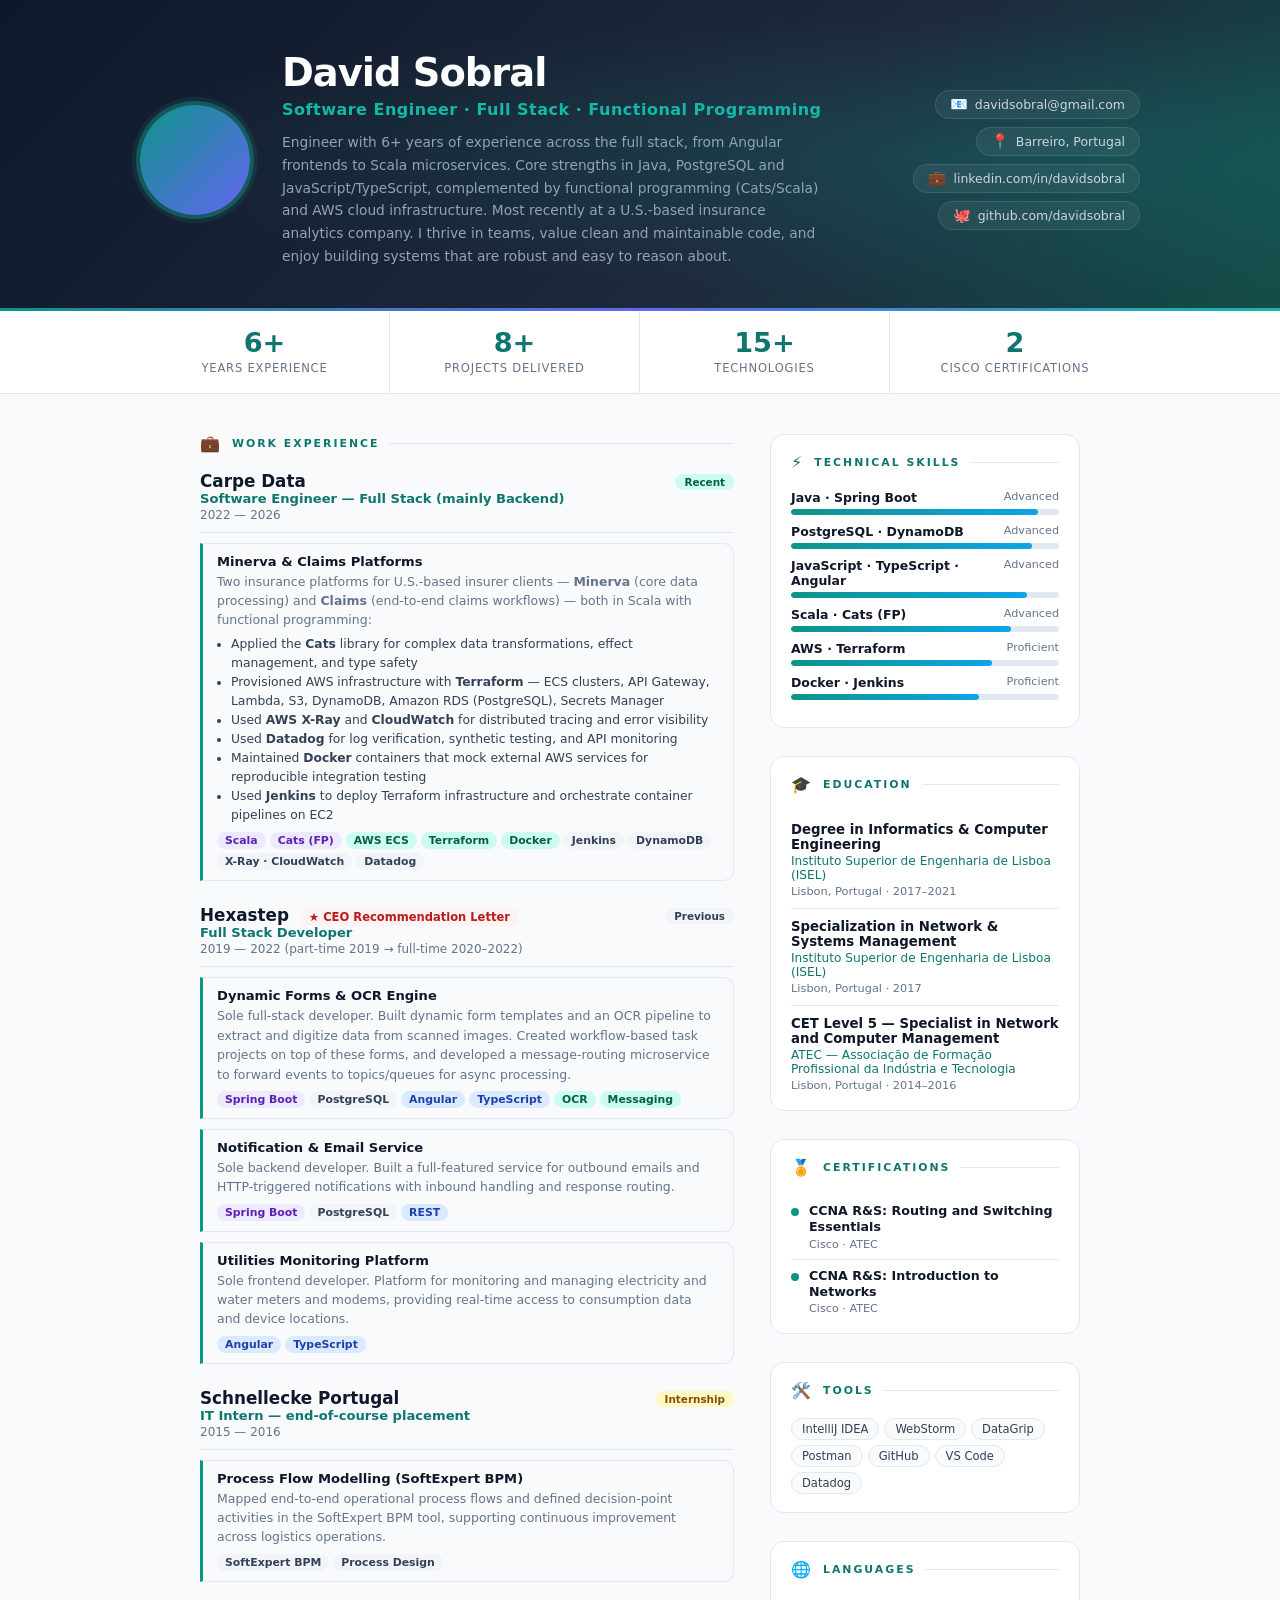
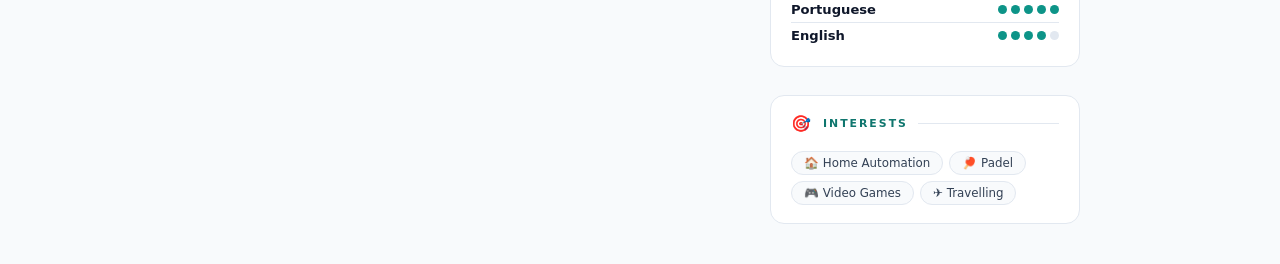
==== index.html @ c1102333 "feat: add CV v2 EN and PT — David Sobral May 2026" ====
<!DOCTYPE html>
<html lang="en">
<head>
  <meta charset="UTF-8" />
  <meta name="viewport" content="width=device-width, initial-scale=1.0" />
  <title>David Sobral — Software Engineer</title>
  <style>
    :root {
      --teal: #0d9488;
      --teal-light: #14b8a6;
      --teal-dark: #0f766e;
      --navy: #0f172a;
      --navy2: #1e293b;
      --slate: #334155;
      --muted: #64748b;
      --border: #e2e8f0;
      --light: #f8fafc;
      --white: #ffffff;
      --text: #0f172a;
    }

    *, *::before, *::after { box-sizing: border-box; margin: 0; padding: 0; }

    body {
      font-family: 'Segoe UI', system-ui, -apple-system, sans-serif;
      background: var(--light);
      color: var(--text);
    }

    .hero {
      background: linear-gradient(135deg, var(--navy) 0%, var(--navy2) 60%, #134e4a 100%);
      padding: 52px 60px 44px;
      position: relative;
      overflow: hidden;
    }
    .hero::before {
      content: '';
      position: absolute; inset: 0;
      background: radial-gradient(ellipse at 80% 50%, rgba(20,184,166,0.18) 0%, transparent 65%);
      pointer-events: none;
    }
    .hero::after {
      content: '';
      position: absolute; bottom: 0; left: 0; right: 0;
      height: 3px;
      background: linear-gradient(90deg, var(--teal), #6366f1, var(--teal-light));
    }

    .hero-inner {
      max-width: 1000px;
      margin: 0 auto;
      display: grid;
      grid-template-columns: auto 1fr auto;
      gap: 32px;
      align-items: center;
      position: relative;
      z-index: 1;
    }

    .hero-photo {
      width: 110px; height: 110px;
      border-radius: 50%;
      background: linear-gradient(135deg, var(--teal), #6366f1);
      display: flex; align-items: center; justify-content: center;
      font-size: 2.6rem; font-weight: 800; color: #fff;
      box-shadow: 0 0 0 4px rgba(20,184,166,0.3), 0 0 0 8px rgba(20,184,166,0.1);
      flex-shrink: 0;
      overflow: hidden;
    }
    .hero-photo img { width: 100%; height: 100%; object-fit: cover; border-radius: 50%; }

    .hero-info h1 {
      font-size: 2.4rem; font-weight: 800;
      color: #fff; letter-spacing: -1px; line-height: 1.1;
    }
    .hero-info .tagline {
      font-size: 1rem; color: var(--teal-light);
      font-weight: 600; margin-top: 6px; letter-spacing: 0.5px;
    }
    .hero-info .summary {
      font-size: 0.86rem; color: #94a3b8;
      line-height: 1.65; margin-top: 12px; max-width: 540px;
    }

    .hero-contacts {
      display: flex; flex-direction: column; gap: 8px; align-items: flex-end;
    }
    .contact-pill {
      display: flex; align-items: center; gap: 7px;
      background: rgba(255,255,255,0.06);
      border: 1px solid rgba(255,255,255,0.1);
      border-radius: 30px; padding: 5px 14px;
      font-size: 0.78rem; color: #cbd5e1;
      white-space: nowrap;
      transition: background .2s, border-color .2s;
    }
    .contact-pill:hover { background: rgba(20,184,166,0.12); border-color: rgba(20,184,166,0.3); }
    .contact-pill .ci { font-size: 0.9rem; }

    .stats-strip {
      background: var(--white);
      border-bottom: 1px solid var(--border);
      display: flex; justify-content: center;
    }
    .stats-inner {
      max-width: 1000px; width: 100%;
      display: grid; grid-template-columns: repeat(4, 1fr);
    }
    .stat {
      padding: 18px 24px; text-align: center;
      border-right: 1px solid var(--border);
    }
    .stat:last-child { border-right: none; }
    .stat-num { font-size: 1.7rem; font-weight: 800; color: var(--teal-dark); line-height: 1; }
    .stat-label { font-size: 0.72rem; color: var(--muted); margin-top: 4px; text-transform: uppercase; letter-spacing: 0.8px; }

    .body-wrap {
      max-width: 1000px;
      margin: 0 auto;
      padding: 40px 60px;
      display: grid;
      grid-template-columns: 1fr 310px;
      gap: 36px;
    }

    .section { margin-bottom: 36px; }
    .sec-title {
      display: flex; align-items: center; gap: 10px;
      font-size: 0.68rem; font-weight: 700;
      text-transform: uppercase; letter-spacing: 2px;
      color: var(--teal-dark); margin-bottom: 18px;
    }
    .sec-title .icon { font-size: 1rem; }
    .sec-title::after { content: ''; flex: 1; height: 1px; background: var(--border); }

    .exp-item { margin-bottom: 24px; }
    .exp-header {
      display: flex; align-items: flex-start;
      justify-content: space-between; gap: 12px;
      margin-bottom: 4px;
    }
    .exp-company { font-size: 1.05rem; font-weight: 800; color: var(--text); }
    .exp-badge {
      font-size: 0.65rem; font-weight: 700; padding: 2px 9px;
      border-radius: 20px; white-space: nowrap; flex-shrink: 0;
      margin-top: 3px;
    }
    .badge-recent { background: #ccfbf1; color: #065f46; }
    .badge-prev   { background: #f1f5f9; color: var(--slate); }
    .badge-intern { background: #fef9c3; color: #854d0e; }

    .exp-role { font-size: 0.82rem; color: var(--teal-dark); font-weight: 600; }
    .exp-date { font-size: 0.75rem; color: var(--muted); margin-top: 2px; }
    .exp-divider { height: 1px; background: var(--border); margin: 10px 0; }

    .proj-grid { display: flex; flex-direction: column; gap: 10px; }
    .proj {
      background: var(--light);
      border: 1px solid var(--border);
      border-left: 3px solid var(--teal);
      border-radius: 0 10px 10px 0;
      padding: 10px 14px;
    }
    .proj-top { display: flex; align-items: baseline; gap: 8px; margin-bottom: 3px; flex-wrap: wrap; }
    .proj-name { font-size: 0.82rem; font-weight: 700; color: var(--text); }
    .proj-desc { font-size: 0.78rem; color: var(--muted); line-height: 1.55; }
    .proj-highlights { margin-top: 5px; padding-left: 14px; }
    .proj-highlights li { font-size: 0.77rem; color: var(--slate); line-height: 1.55; }

    .tag-row { display: flex; flex-wrap: wrap; gap: 4px; margin-top: 7px; }
    .tag { font-size: 0.68rem; padding: 2px 8px; border-radius: 20px; font-weight: 600; }
    .tag-teal   { background: #ccfbf1; color: #065f46; }
    .tag-blue   { background: #dbeafe; color: #1e40af; }
    .tag-purple { background: #ede9fe; color: #5b21b6; }
    .tag-slate  { background: #f1f5f9; color: #334155; }

    .right-col { display: flex; flex-direction: column; gap: 28px; }
    .card {
      background: var(--white);
      border: 1px solid var(--border);
      border-radius: 14px; padding: 18px 20px;
    }

    .skill-row { margin-bottom: 9px; }
    .skill-top { display: flex; justify-content: space-between; font-size: 0.78rem; margin-bottom: 4px; }
    .skill-top .sname { color: var(--text); font-weight: 600; }
    .skill-top .slevel { color: var(--muted); font-size: 0.7rem; }
    .bar-bg { height: 6px; background: #e2e8f0; border-radius: 10px; overflow: hidden; }
    .bar-fill { height: 100%; border-radius: 10px; background: linear-gradient(90deg, var(--teal), #0ea5e9); }

    .edu-item { padding: 10px 0; border-bottom: 1px solid var(--border); }
    .edu-item:last-child { border-bottom: none; padding-bottom: 0; }
    .edu-degree { font-size: 0.83rem; font-weight: 700; color: var(--text); }
    .edu-school { font-size: 0.76rem; color: var(--teal-dark); margin-top: 2px; }
    .edu-year   { font-size: 0.71rem; color: var(--muted); margin-top: 2px; }

    .cert-item { display: flex; gap: 10px; padding: 8px 0; border-bottom: 1px solid var(--border); align-items: flex-start; }
    .cert-item:last-child { border-bottom: none; padding-bottom: 0; }
    .cert-dot { width: 8px; height: 8px; border-radius: 50%; background: var(--teal); margin-top: 5px; flex-shrink: 0; }
    .cert-name { font-size: 0.79rem; font-weight: 600; color: var(--text); line-height: 1.3; }
    .cert-by   { font-size: 0.7rem; color: var(--muted); margin-top: 2px; }

    .pill-group { display: flex; flex-wrap: wrap; gap: 5px; margin-top: 6px; }
    .pill {
      font-size: 0.72rem; padding: 3px 10px; border-radius: 20px;
      background: var(--light); border: 1px solid var(--border);
      color: var(--slate); font-weight: 500;
    }

    .lang-row { display: flex; justify-content: space-between; align-items: center; padding: 5px 0; font-size: 0.82rem; }
    .lang-row + .lang-row { border-top: 1px solid var(--border); }
    .lang-name { font-weight: 600; color: var(--text); }
    .lang-dots { display: flex; gap: 4px; }
    .dot { width: 9px; height: 9px; border-radius: 50%; background: #e2e8f0; }
    .dot.on { background: var(--teal); }

    .hobby-chips { display: flex; flex-wrap: wrap; gap: 6px; margin-top: 4px; }
    .hchip {
      font-size: 0.74rem; padding: 4px 12px;
      border-radius: 20px; background: var(--light);
      border: 1px solid var(--border); color: var(--slate);
    }

    @media (max-width: 860px) {
      .hero-inner { grid-template-columns: auto 1fr; }
      .hero-contacts { display: none; }
      .body-wrap { grid-template-columns: 1fr; padding: 24px 20px; }
      .hero { padding: 36px 20px 32px; }
      .stats-inner { grid-template-columns: repeat(2, 1fr); }
      .stat:nth-child(2) { border-right: none; }
    }

    @media print { .body-wrap { padding: 24px 40px; } }
  </style>
</head>
<body>

<header class="hero">
  <div class="hero-inner">

    <div class="hero-photo">
      <img src="Profile_Foto_David_Sobral.jpg" alt="David Sobral" onerror="this.style.display='none'" />
    </div>

    <div class="hero-info">
      <h1>David Sobral</h1>
      <div class="tagline">Software Engineer · Full Stack · Functional Programming</div>
      <p class="summary">
        Engineer with 6+ years of experience across the full stack, from Angular frontends to Scala microservices.
        Core strengths in Java, PostgreSQL and JavaScript/TypeScript, complemented by functional programming (Cats/Scala)
        and AWS cloud infrastructure. Most recently at a U.S.-based insurance analytics company.
        I thrive in teams, value clean and maintainable code, and enjoy building systems that are robust and easy to reason about.
      </p>
    </div>

    <div class="hero-contacts">
      <div class="contact-pill"><span class="ci">📧</span> <a href="mailto:davidsobral@gmail.com" style="color:inherit;text-decoration:none;">davidsobral@gmail.com</a></div>
      <div class="contact-pill"><span class="ci">📍</span> Barreiro, Portugal</div>
      <div class="contact-pill"><span class="ci">💼</span> <a href="https://linkedin.com/in/davidsobral" target="_blank" style="color:inherit;text-decoration:none;">linkedin.com/in/davidsobral</a></div>
      <div class="contact-pill"><span class="ci">🐙</span> <a href="https://github.com/davidsobral" target="_blank" style="color:inherit;text-decoration:none;">github.com/davidsobral</a></div>
    </div>

  </div>
</header>

<div class="stats-strip">
  <div class="stats-inner">
    <div class="stat"><div class="stat-num">6+</div><div class="stat-label">Years Experience</div></div>
    <div class="stat"><div class="stat-num">8+</div><div class="stat-label">Projects Delivered</div></div>
    <div class="stat"><div class="stat-num">15+</div><div class="stat-label">Technologies</div></div>
    <div class="stat"><div class="stat-num">2</div><div class="stat-label">Cisco Certifications</div></div>
  </div>
</div>

<div class="body-wrap">

  <div class="left-col">
    <section class="section">
      <div class="sec-title"><span class="icon">💼</span> Work Experience</div>

      <div class="exp-item">
        <div class="exp-header">
          <div>
            <div class="exp-company">Carpe Data</div>
            <div class="exp-role">Software Engineer — Full Stack (mainly Backend)</div>
            <div class="exp-date">2022 — 2026</div>
          </div>
          <span class="exp-badge badge-recent">Recent</span>
        </div>
        <div class="exp-divider"></div>
        <div class="proj-grid">

          <div class="proj">
            <div class="proj-top"><span class="proj-name">Minerva &amp; Claims Platforms</span></div>
            <div class="proj-desc">Two insurance platforms for U.S.-based insurer clients — <strong>Minerva</strong> (core data processing) and <strong>Claims</strong> (end-to-end claims workflows) — both in Scala with functional programming:</div>
            <ul class="proj-highlights">
              <li>Applied the <strong>Cats</strong> library for complex data transformations, effect management, and type safety</li>
              <li>Provisioned AWS infrastructure with <strong>Terraform</strong> — ECS clusters, API Gateway, Lambda, S3, DynamoDB, Amazon RDS (PostgreSQL), Secrets Manager</li>
              <li>Used <strong>AWS X-Ray</strong> and <strong>CloudWatch</strong> for distributed tracing and error visibility</li>
              <li>Used <strong>Datadog</strong> for log verification, synthetic testing, and API monitoring</li>
              <li>Maintained <strong>Docker</strong> containers that mock external AWS services for reproducible integration testing</li>
              <li>Used <strong>Jenkins</strong> to deploy Terraform infrastructure and orchestrate container pipelines on EC2</li>
            </ul>
            <div class="tag-row">
              <span class="tag tag-purple">Scala</span>
              <span class="tag tag-purple">Cats (FP)</span>
              <span class="tag tag-teal">AWS ECS</span>
              <span class="tag tag-teal">Terraform</span>
              <span class="tag tag-teal">Docker</span>
              <span class="tag tag-slate">Jenkins</span>
              <span class="tag tag-slate">DynamoDB</span>
              <span class="tag tag-slate">X-Ray · CloudWatch</span>
              <span class="tag tag-slate">Datadog</span>
            </div>
          </div>

        </div>
      </div>

      <div class="exp-item">
        <div class="exp-header">
          <div>
            <div class="exp-company">Hexastep <span style="font-size:0.72rem;background:#fef2f2;color:#b91c1c;border-radius:4px;padding:2px 8px;font-weight:700;margin-left:6px;">★ CEO Recommendation Letter</span></div>
            <div class="exp-role">Full Stack Developer</div>
            <div class="exp-date">2019 — 2022 (part-time 2019 → full-time 2020–2022)</div>
          </div>
          <span class="exp-badge badge-prev">Previous</span>
        </div>
        <div class="exp-divider"></div>
        <div class="proj-grid">

          <div class="proj">
            <div class="proj-top"><span class="proj-name">Dynamic Forms &amp; OCR Engine</span></div>
            <div class="proj-desc">
              Sole full-stack developer. Built dynamic form templates and an OCR pipeline to extract and digitize
              data from scanned images. Created workflow-based task projects on top of these forms, and developed
              a message-routing microservice to forward events to topics/queues for async processing.
            </div>
            <div class="tag-row">
              <span class="tag tag-purple">Spring Boot</span>
              <span class="tag tag-slate">PostgreSQL</span>
              <span class="tag tag-blue">Angular</span>
              <span class="tag tag-blue">TypeScript</span>
              <span class="tag tag-teal">OCR</span>
              <span class="tag tag-teal">Messaging</span>
            </div>
          </div>

          <div class="proj">
            <div class="proj-top">
              <span class="proj-name">Notification &amp; Email Service</span>
            </div>
            <div class="proj-desc">
              Sole backend developer. Built a full-featured service for outbound emails and HTTP-triggered
              notifications with inbound handling and response routing.
            </div>
            <div class="tag-row">
              <span class="tag tag-purple">Spring Boot</span>
              <span class="tag tag-slate">PostgreSQL</span>
              <span class="tag tag-blue">REST</span>
            </div>
          </div>

          <div class="proj">
            <div class="proj-top"><span class="proj-name">Utilities Monitoring Platform</span></div>
            <div class="proj-desc">
              Sole frontend developer. Platform for monitoring and managing electricity and water meters and modems,
              providing real-time access to consumption data and device locations.
            </div>
            <div class="tag-row">
              <span class="tag tag-blue">Angular</span>
              <span class="tag tag-blue">TypeScript</span>
            </div>
          </div>

        </div>
      </div>

      <div class="exp-item">
        <div class="exp-header">
          <div>
            <div class="exp-company">Schnellecke Portugal</div>
            <div class="exp-role">IT Intern — end-of-course placement</div>
            <div class="exp-date">2015 — 2016</div>
          </div>
          <span class="exp-badge badge-intern">Internship</span>
        </div>
        <div class="exp-divider"></div>
        <div class="proj-grid">
          <div class="proj">
            <div class="proj-top"><span class="proj-name">Process Flow Modelling (SoftExpert BPM)</span></div>
            <div class="proj-desc">
              Mapped end-to-end operational process flows and defined decision-point activities in the SoftExpert BPM
              tool, supporting continuous improvement across logistics operations.
            </div>
            <div class="tag-row">
              <span class="tag tag-slate">SoftExpert BPM</span>
              <span class="tag tag-slate">Process Design</span>
            </div>
          </div>
        </div>
      </div>

    </section>
  </div>

  <aside class="right-col">

    <div class="card">
      <div class="sec-title"><span class="icon">⚡</span> Technical Skills</div>
      <div class="skill-row">
        <div class="skill-top"><span class="sname">Java · Spring Boot</span><span class="slevel">Advanced</span></div>
        <div class="bar-bg"><div class="bar-fill" style="width:92%"></div></div>
      </div>
      <div class="skill-row">
        <div class="skill-top"><span class="sname">PostgreSQL · DynamoDB</span><span class="slevel">Advanced</span></div>
        <div class="bar-bg"><div class="bar-fill" style="width:90%"></div></div>
      </div>
      <div class="skill-row">
        <div class="skill-top"><span class="sname">JavaScript · TypeScript · Angular</span><span class="slevel">Advanced</span></div>
        <div class="bar-bg"><div class="bar-fill" style="width:88%"></div></div>
      </div>
      <div class="skill-row">
        <div class="skill-top"><span class="sname">Scala · Cats (FP)</span><span class="slevel">Advanced</span></div>
        <div class="bar-bg"><div class="bar-fill" style="width:82%"></div></div>
      </div>
      <div class="skill-row">
        <div class="skill-top"><span class="sname">AWS · Terraform</span><span class="slevel">Proficient</span></div>
        <div class="bar-bg"><div class="bar-fill" style="width:75%"></div></div>
      </div>
      <div class="skill-row">
        <div class="skill-top"><span class="sname">Docker · Jenkins</span><span class="slevel">Proficient</span></div>
        <div class="bar-bg"><div class="bar-fill" style="width:70%"></div></div>
      </div>
    </div>

    <div class="card">
      <div class="sec-title"><span class="icon">🎓</span> Education</div>
      <div class="edu-item">
        <div class="edu-degree">Degree in Informatics &amp; Computer Engineering</div>
        <div class="edu-school">Instituto Superior de Engenharia de Lisboa (ISEL)</div>
        <div class="edu-year">Lisbon, Portugal · 2017–2021</div>
      </div>
      <div class="edu-item">
        <div class="edu-degree">Specialization in Network &amp; Systems Management</div>
        <div class="edu-school">Instituto Superior de Engenharia de Lisboa (ISEL)</div>
        <div class="edu-year">Lisbon, Portugal · 2017</div>
      </div>
      <div class="edu-item">
        <div class="edu-degree">CET Level 5 — Specialist in Network and Computer Management</div>
        <div class="edu-school">ATEC — Associação de Formação Profissional da Indústria e Tecnologia</div>
        <div class="edu-year">Lisbon, Portugal · 2014–2016</div>
      </div>
    </div>

    <div class="card">
      <div class="sec-title"><span class="icon">🏅</span> Certifications</div>
      <div class="cert-item">
        <div class="cert-dot"></div>
        <div>
          <div class="cert-name">CCNA R&amp;S: Routing and Switching Essentials</div>
          <div class="cert-by">Cisco · ATEC</div>
        </div>
      </div>
      <div class="cert-item">
        <div class="cert-dot"></div>
        <div>
          <div class="cert-name">CCNA R&amp;S: Introduction to Networks</div>
          <div class="cert-by">Cisco · ATEC</div>
        </div>
      </div>
    </div>

    <div class="card">
      <div class="sec-title"><span class="icon">🛠️</span> Tools</div>
      <div class="pill-group">
        <span class="pill">IntelliJ IDEA</span>
        <span class="pill">WebStorm</span>
        <span class="pill">DataGrip</span>
        <span class="pill">Postman</span>
        <span class="pill">GitHub</span>
        <span class="pill">VS Code</span>
        <span class="pill">Datadog</span>
      </div>
    </div>

    <div class="card">
      <div class="sec-title"><span class="icon">🌐</span> Languages</div>
      <div class="lang-row">
        <span class="lang-name">Portuguese</span>
        <div class="lang-dots">
          <div class="dot on"></div><div class="dot on"></div><div class="dot on"></div>
          <div class="dot on"></div><div class="dot on"></div>
        </div>
      </div>
      <div class="lang-row">
        <span class="lang-name">English</span>
        <div class="lang-dots">
          <div class="dot on"></div><div class="dot on"></div><div class="dot on"></div>
          <div class="dot on"></div><div class="dot"></div>
        </div>
      </div>
    </div>

    <div class="card">
      <div class="sec-title"><span class="icon">🎯</span> Interests</div>
      <div class="hobby-chips">
        <span class="hchip">🏠 Home Automation</span>
        <span class="hchip">🏓 Padel</span>
        <span class="hchip">🎮 Video Games</span>
        <span class="hchip">✈️ Travelling</span>
      </div>
    </div>

  </aside>
</div>

</body>
</html>
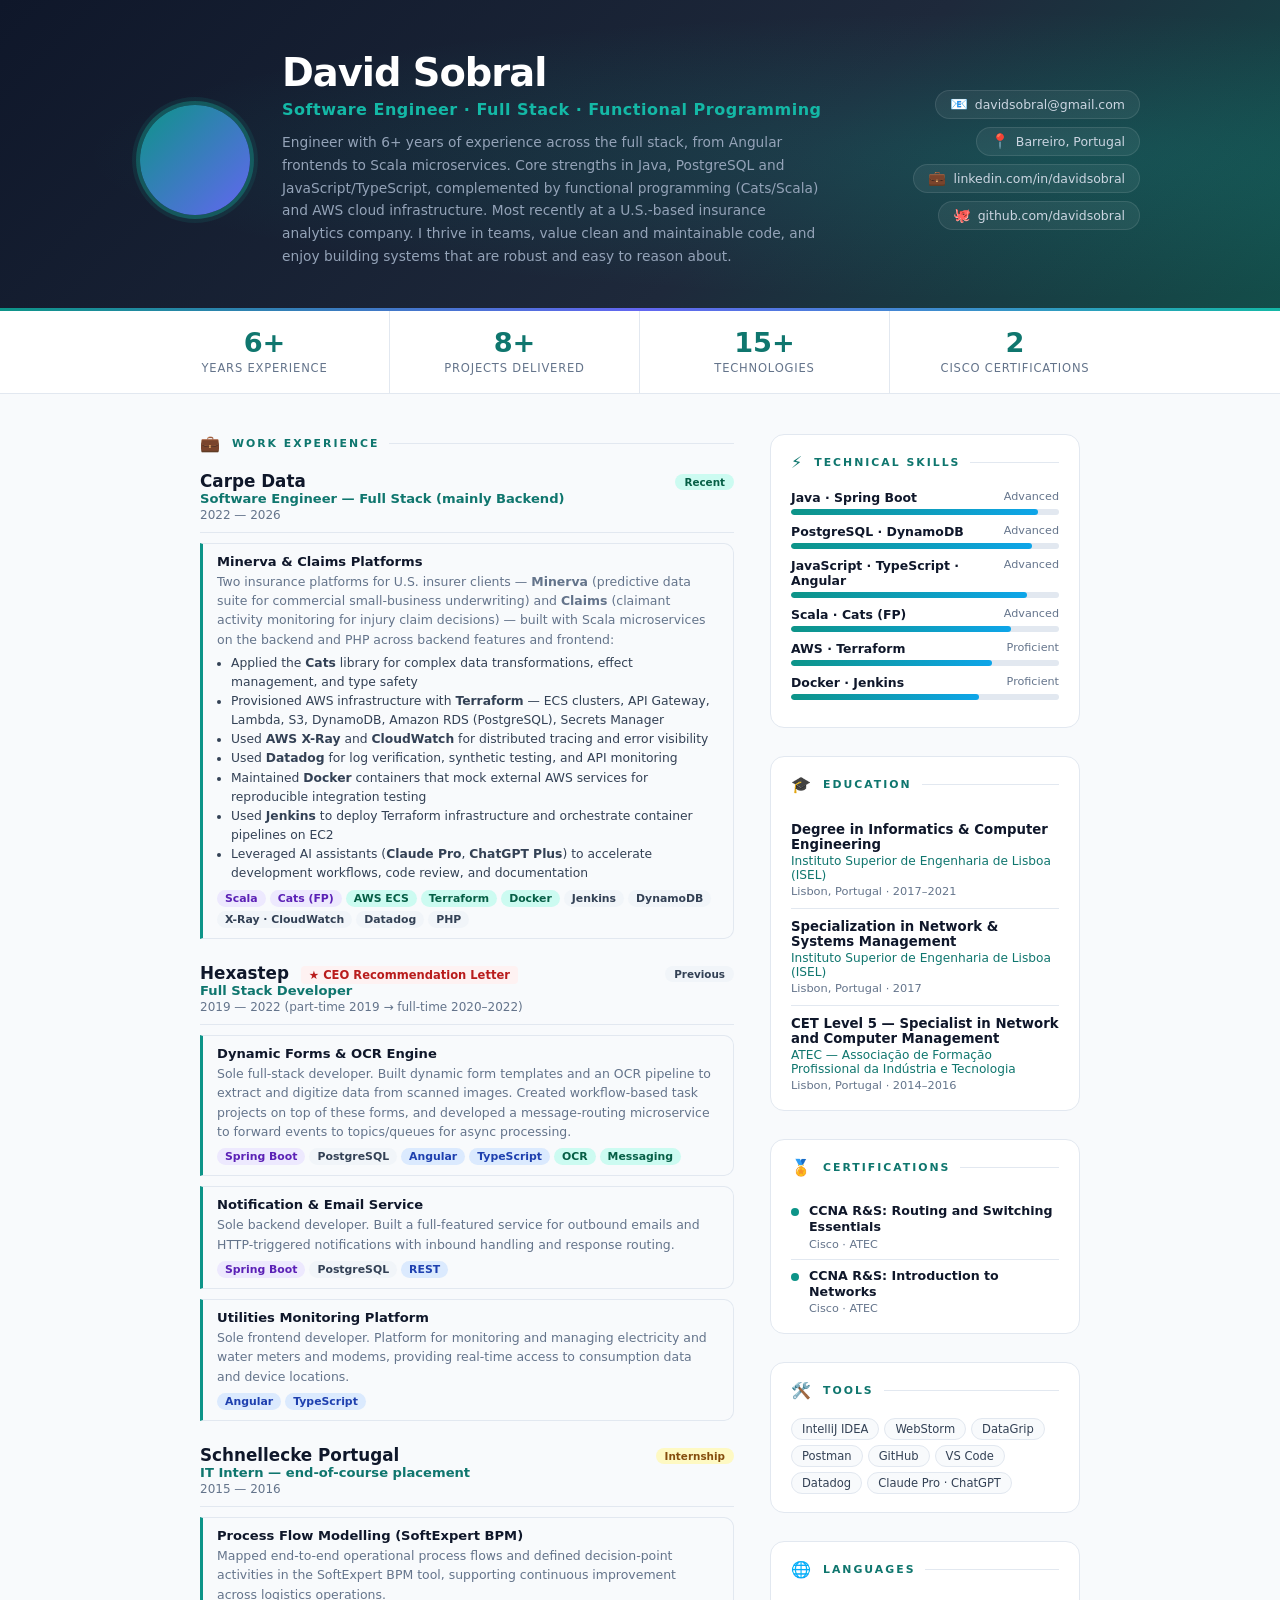
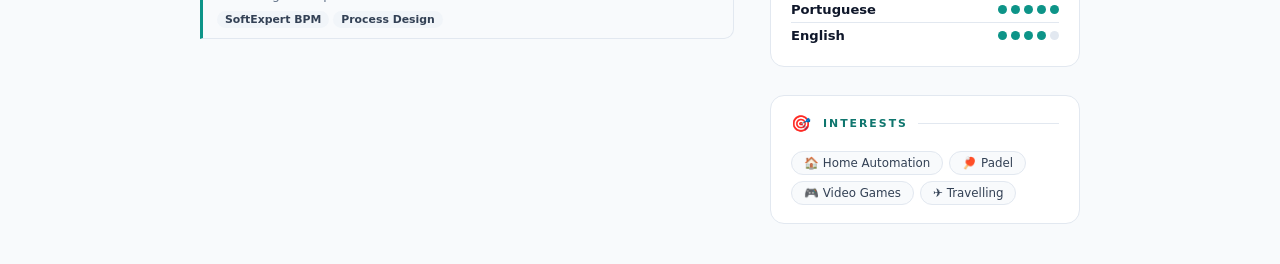
==== commit be9d2ea1: "feat: add PHP, AI tools, update Minerva & Claims descriptions" ====
--- a/index.html
+++ b/index.html
@@ -292,7 +292,7 @@
 
           <div class="proj">
             <div class="proj-top"><span class="proj-name">Minerva &amp; Claims Platforms</span></div>
-            <div class="proj-desc">Two insurance platforms for U.S.-based insurer clients — <strong>Minerva</strong> (core data processing) and <strong>Claims</strong> (end-to-end claims workflows) — both in Scala with functional programming:</div>
+            <div class="proj-desc">Two insurance platforms for U.S. insurer clients — <strong>Minerva</strong> (predictive data suite for commercial small-business underwriting) and <strong>Claims</strong> (claimant activity monitoring for injury claim decisions) — built with Scala microservices on the backend and PHP across backend features and frontend:</div>
             <ul class="proj-highlights">
               <li>Applied the <strong>Cats</strong> library for complex data transformations, effect management, and type safety</li>
               <li>Provisioned AWS infrastructure with <strong>Terraform</strong> — ECS clusters, API Gateway, Lambda, S3, DynamoDB, Amazon RDS (PostgreSQL), Secrets Manager</li>
@@ -300,6 +300,7 @@
               <li>Used <strong>Datadog</strong> for log verification, synthetic testing, and API monitoring</li>
               <li>Maintained <strong>Docker</strong> containers that mock external AWS services for reproducible integration testing</li>
               <li>Used <strong>Jenkins</strong> to deploy Terraform infrastructure and orchestrate container pipelines on EC2</li>
+              <li>Leveraged AI assistants (<strong>Claude Pro</strong>, <strong>ChatGPT Plus</strong>) to accelerate development workflows, code review, and documentation</li>
             </ul>
             <div class="tag-row">
               <span class="tag tag-purple">Scala</span>
@@ -311,6 +312,7 @@
               <span class="tag tag-slate">DynamoDB</span>
               <span class="tag tag-slate">X-Ray · CloudWatch</span>
               <span class="tag tag-slate">Datadog</span>
+              <span class="tag tag-slate">PHP</span>
             </div>
           </div>
 
@@ -481,6 +483,7 @@
         <span class="pill">GitHub</span>
         <span class="pill">VS Code</span>
         <span class="pill">Datadog</span>
+        <span class="pill">Claude Pro · ChatGPT</span>
       </div>
     </div>
 
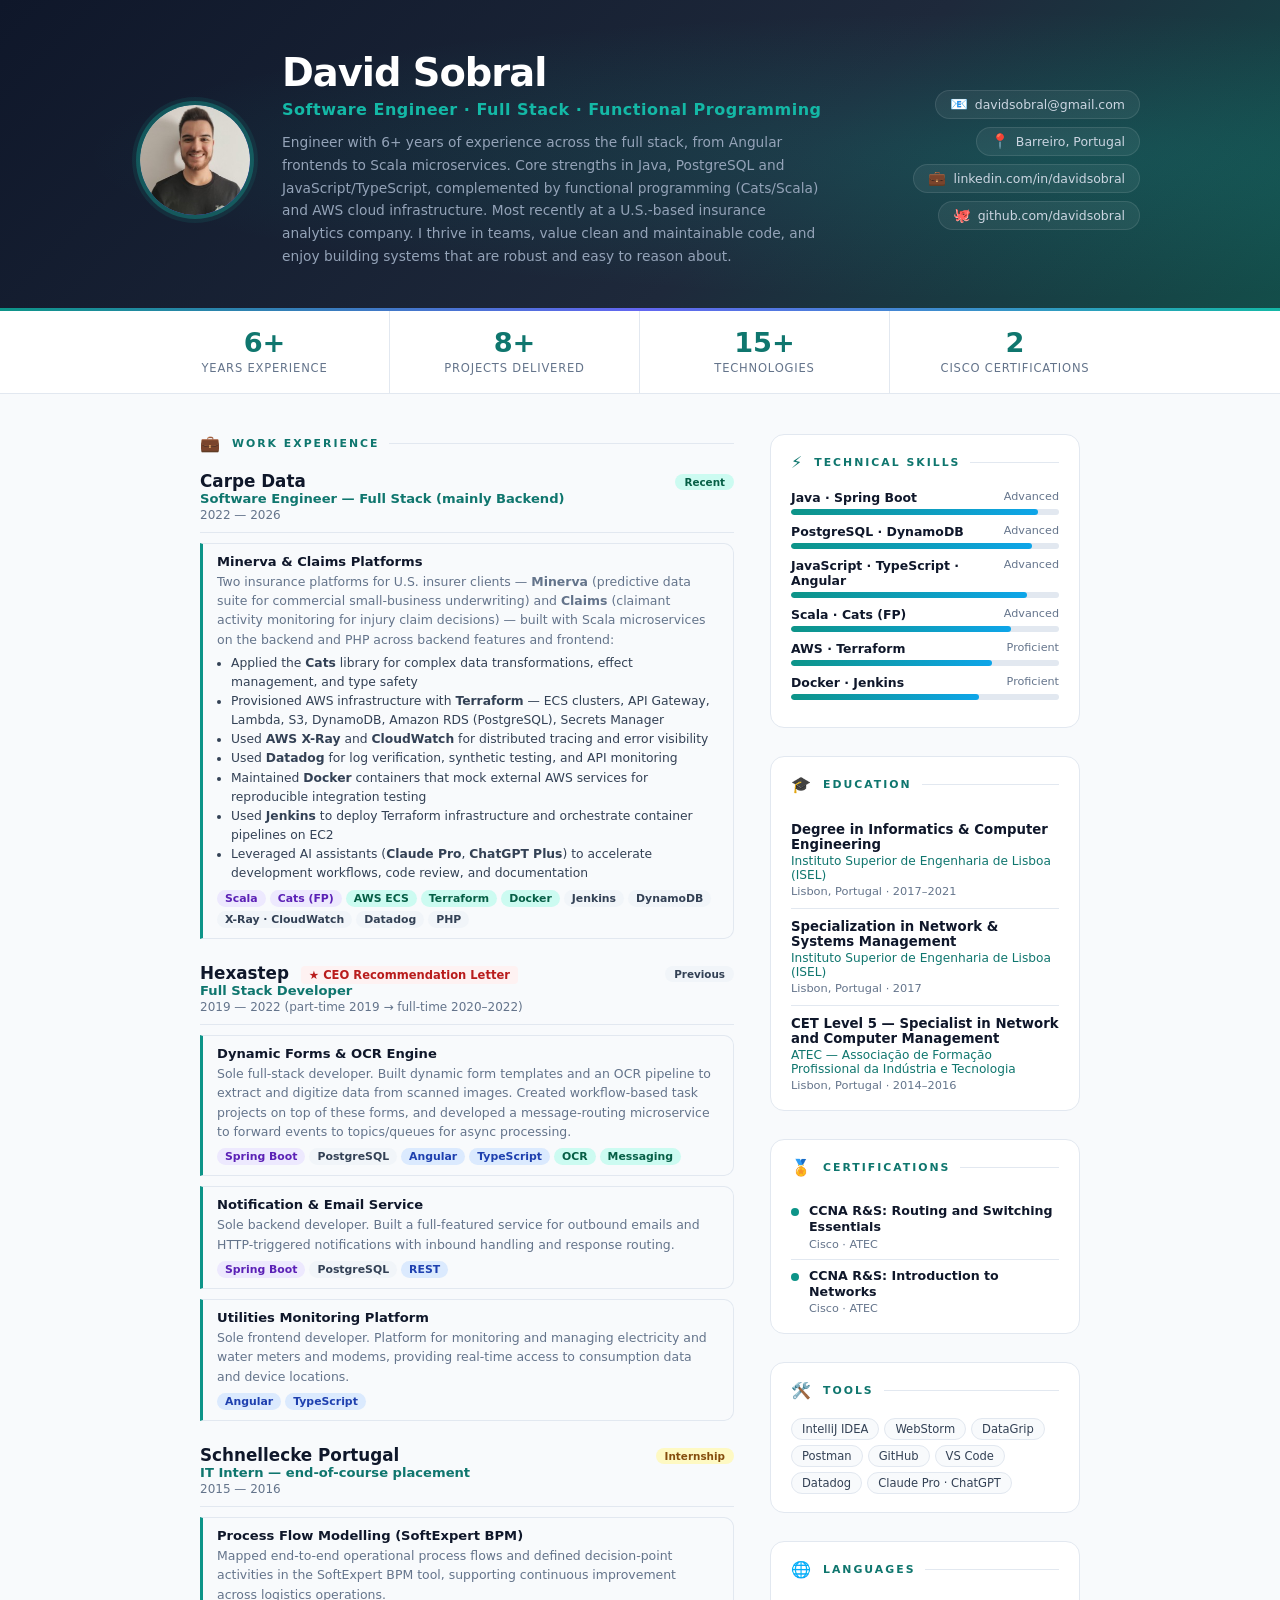
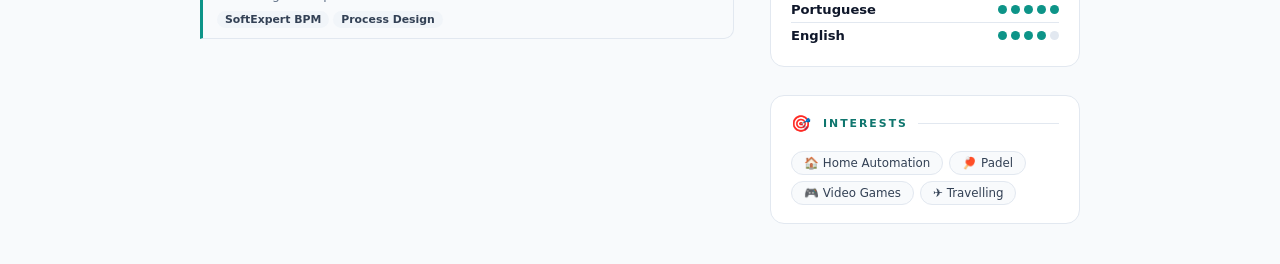
==== commit 524847e0: "feat: extract CSS to style.css, add resized profile photo" ====
--- a/index.html
+++ b/index.html
@@ -4,234 +4,7 @@
   <meta charset="UTF-8" />
   <meta name="viewport" content="width=device-width, initial-scale=1.0" />
   <title>David Sobral — Software Engineer</title>
-  <style>
-    :root {
-      --teal: #0d9488;
-      --teal-light: #14b8a6;
-      --teal-dark: #0f766e;
-      --navy: #0f172a;
-      --navy2: #1e293b;
-      --slate: #334155;
-      --muted: #64748b;
-      --border: #e2e8f0;
-      --light: #f8fafc;
-      --white: #ffffff;
-      --text: #0f172a;
-    }
-
-    *, *::before, *::after { box-sizing: border-box; margin: 0; padding: 0; }
-
-    body {
-      font-family: 'Segoe UI', system-ui, -apple-system, sans-serif;
-      background: var(--light);
-      color: var(--text);
-    }
-
-    .hero {
-      background: linear-gradient(135deg, var(--navy) 0%, var(--navy2) 60%, #134e4a 100%);
-      padding: 52px 60px 44px;
-      position: relative;
-      overflow: hidden;
-    }
-    .hero::before {
-      content: '';
-      position: absolute; inset: 0;
-      background: radial-gradient(ellipse at 80% 50%, rgba(20,184,166,0.18) 0%, transparent 65%);
-      pointer-events: none;
-    }
-    .hero::after {
-      content: '';
-      position: absolute; bottom: 0; left: 0; right: 0;
-      height: 3px;
-      background: linear-gradient(90deg, var(--teal), #6366f1, var(--teal-light));
-    }
-
-    .hero-inner {
-      max-width: 1000px;
-      margin: 0 auto;
-      display: grid;
-      grid-template-columns: auto 1fr auto;
-      gap: 32px;
-      align-items: center;
-      position: relative;
-      z-index: 1;
-    }
-
-    .hero-photo {
-      width: 110px; height: 110px;
-      border-radius: 50%;
-      background: linear-gradient(135deg, var(--teal), #6366f1);
-      display: flex; align-items: center; justify-content: center;
-      font-size: 2.6rem; font-weight: 800; color: #fff;
-      box-shadow: 0 0 0 4px rgba(20,184,166,0.3), 0 0 0 8px rgba(20,184,166,0.1);
-      flex-shrink: 0;
-      overflow: hidden;
-    }
-    .hero-photo img { width: 100%; height: 100%; object-fit: cover; border-radius: 50%; }
-
-    .hero-info h1 {
-      font-size: 2.4rem; font-weight: 800;
-      color: #fff; letter-spacing: -1px; line-height: 1.1;
-    }
-    .hero-info .tagline {
-      font-size: 1rem; color: var(--teal-light);
-      font-weight: 600; margin-top: 6px; letter-spacing: 0.5px;
-    }
-    .hero-info .summary {
-      font-size: 0.86rem; color: #94a3b8;
-      line-height: 1.65; margin-top: 12px; max-width: 540px;
-    }
-
-    .hero-contacts {
-      display: flex; flex-direction: column; gap: 8px; align-items: flex-end;
-    }
-    .contact-pill {
-      display: flex; align-items: center; gap: 7px;
-      background: rgba(255,255,255,0.06);
-      border: 1px solid rgba(255,255,255,0.1);
-      border-radius: 30px; padding: 5px 14px;
-      font-size: 0.78rem; color: #cbd5e1;
-      white-space: nowrap;
-      transition: background .2s, border-color .2s;
-    }
-    .contact-pill:hover { background: rgba(20,184,166,0.12); border-color: rgba(20,184,166,0.3); }
-    .contact-pill .ci { font-size: 0.9rem; }
-
-    .stats-strip {
-      background: var(--white);
-      border-bottom: 1px solid var(--border);
-      display: flex; justify-content: center;
-    }
-    .stats-inner {
-      max-width: 1000px; width: 100%;
-      display: grid; grid-template-columns: repeat(4, 1fr);
-    }
-    .stat {
-      padding: 18px 24px; text-align: center;
-      border-right: 1px solid var(--border);
-    }
-    .stat:last-child { border-right: none; }
-    .stat-num { font-size: 1.7rem; font-weight: 800; color: var(--teal-dark); line-height: 1; }
-    .stat-label { font-size: 0.72rem; color: var(--muted); margin-top: 4px; text-transform: uppercase; letter-spacing: 0.8px; }
-
-    .body-wrap {
-      max-width: 1000px;
-      margin: 0 auto;
-      padding: 40px 60px;
-      display: grid;
-      grid-template-columns: 1fr 310px;
-      gap: 36px;
-    }
-
-    .section { margin-bottom: 36px; }
-    .sec-title {
-      display: flex; align-items: center; gap: 10px;
-      font-size: 0.68rem; font-weight: 700;
-      text-transform: uppercase; letter-spacing: 2px;
-      color: var(--teal-dark); margin-bottom: 18px;
-    }
-    .sec-title .icon { font-size: 1rem; }
-    .sec-title::after { content: ''; flex: 1; height: 1px; background: var(--border); }
-
-    .exp-item { margin-bottom: 24px; }
-    .exp-header {
-      display: flex; align-items: flex-start;
-      justify-content: space-between; gap: 12px;
-      margin-bottom: 4px;
-    }
-    .exp-company { font-size: 1.05rem; font-weight: 800; color: var(--text); }
-    .exp-badge {
-      font-size: 0.65rem; font-weight: 700; padding: 2px 9px;
-      border-radius: 20px; white-space: nowrap; flex-shrink: 0;
-      margin-top: 3px;
-    }
-    .badge-recent { background: #ccfbf1; color: #065f46; }
-    .badge-prev   { background: #f1f5f9; color: var(--slate); }
-    .badge-intern { background: #fef9c3; color: #854d0e; }
-
-    .exp-role { font-size: 0.82rem; color: var(--teal-dark); font-weight: 600; }
-    .exp-date { font-size: 0.75rem; color: var(--muted); margin-top: 2px; }
-    .exp-divider { height: 1px; background: var(--border); margin: 10px 0; }
-
-    .proj-grid { display: flex; flex-direction: column; gap: 10px; }
-    .proj {
-      background: var(--light);
-      border: 1px solid var(--border);
-      border-left: 3px solid var(--teal);
-      border-radius: 0 10px 10px 0;
-      padding: 10px 14px;
-    }
-    .proj-top { display: flex; align-items: baseline; gap: 8px; margin-bottom: 3px; flex-wrap: wrap; }
-    .proj-name { font-size: 0.82rem; font-weight: 700; color: var(--text); }
-    .proj-desc { font-size: 0.78rem; color: var(--muted); line-height: 1.55; }
-    .proj-highlights { margin-top: 5px; padding-left: 14px; }
-    .proj-highlights li { font-size: 0.77rem; color: var(--slate); line-height: 1.55; }
-
-    .tag-row { display: flex; flex-wrap: wrap; gap: 4px; margin-top: 7px; }
-    .tag { font-size: 0.68rem; padding: 2px 8px; border-radius: 20px; font-weight: 600; }
-    .tag-teal   { background: #ccfbf1; color: #065f46; }
-    .tag-blue   { background: #dbeafe; color: #1e40af; }
-    .tag-purple { background: #ede9fe; color: #5b21b6; }
-    .tag-slate  { background: #f1f5f9; color: #334155; }
-
-    .right-col { display: flex; flex-direction: column; gap: 28px; }
-    .card {
-      background: var(--white);
-      border: 1px solid var(--border);
-      border-radius: 14px; padding: 18px 20px;
-    }
-
-    .skill-row { margin-bottom: 9px; }
-    .skill-top { display: flex; justify-content: space-between; font-size: 0.78rem; margin-bottom: 4px; }
-    .skill-top .sname { color: var(--text); font-weight: 600; }
-    .skill-top .slevel { color: var(--muted); font-size: 0.7rem; }
-    .bar-bg { height: 6px; background: #e2e8f0; border-radius: 10px; overflow: hidden; }
-    .bar-fill { height: 100%; border-radius: 10px; background: linear-gradient(90deg, var(--teal), #0ea5e9); }
-
-    .edu-item { padding: 10px 0; border-bottom: 1px solid var(--border); }
-    .edu-item:last-child { border-bottom: none; padding-bottom: 0; }
-    .edu-degree { font-size: 0.83rem; font-weight: 700; color: var(--text); }
-    .edu-school { font-size: 0.76rem; color: var(--teal-dark); margin-top: 2px; }
-    .edu-year   { font-size: 0.71rem; color: var(--muted); margin-top: 2px; }
-
-    .cert-item { display: flex; gap: 10px; padding: 8px 0; border-bottom: 1px solid var(--border); align-items: flex-start; }
-    .cert-item:last-child { border-bottom: none; padding-bottom: 0; }
-    .cert-dot { width: 8px; height: 8px; border-radius: 50%; background: var(--teal); margin-top: 5px; flex-shrink: 0; }
-    .cert-name { font-size: 0.79rem; font-weight: 600; color: var(--text); line-height: 1.3; }
-    .cert-by   { font-size: 0.7rem; color: var(--muted); margin-top: 2px; }
-
-    .pill-group { display: flex; flex-wrap: wrap; gap: 5px; margin-top: 6px; }
-    .pill {
-      font-size: 0.72rem; padding: 3px 10px; border-radius: 20px;
-      background: var(--light); border: 1px solid var(--border);
-      color: var(--slate); font-weight: 500;
-    }
-
-    .lang-row { display: flex; justify-content: space-between; align-items: center; padding: 5px 0; font-size: 0.82rem; }
-    .lang-row + .lang-row { border-top: 1px solid var(--border); }
-    .lang-name { font-weight: 600; color: var(--text); }
-    .lang-dots { display: flex; gap: 4px; }
-    .dot { width: 9px; height: 9px; border-radius: 50%; background: #e2e8f0; }
-    .dot.on { background: var(--teal); }
-
-    .hobby-chips { display: flex; flex-wrap: wrap; gap: 6px; margin-top: 4px; }
-    .hchip {
-      font-size: 0.74rem; padding: 4px 12px;
-      border-radius: 20px; background: var(--light);
-      border: 1px solid var(--border); color: var(--slate);
-    }
-
-    @media (max-width: 860px) {
-      .hero-inner { grid-template-columns: auto 1fr; }
-      .hero-contacts { display: none; }
-      .body-wrap { grid-template-columns: 1fr; padding: 24px 20px; }
-      .hero { padding: 36px 20px 32px; }
-      .stats-inner { grid-template-columns: repeat(2, 1fr); }
-      .stat:nth-child(2) { border-right: none; }
-    }
-
-    @media print { .body-wrap { padding: 24px 40px; } }
-  </style>
+    <link rel="stylesheet" href="style.css">
 </head>
 <body>
 
@@ -239,7 +12,7 @@
   <div class="hero-inner">
 
     <div class="hero-photo">
-      <img src="Profile_Foto_David_Sobral.jpg" alt="David Sobral" onerror="this.style.display='none'" />
+      <img src="photo.jpg" alt="David Sobral" onerror="this.style.display='none'" />
     </div>
 
     <div class="hero-info">
--- a/style.css
+++ b/style.css
@@ -0,0 +1,226 @@
+:root {
+      --teal: #0d9488;
+      --teal-light: #14b8a6;
+      --teal-dark: #0f766e;
+      --navy: #0f172a;
+      --navy2: #1e293b;
+      --slate: #334155;
+      --muted: #64748b;
+      --border: #e2e8f0;
+      --light: #f8fafc;
+      --white: #ffffff;
+      --text: #0f172a;
+    }
+
+    *, *::before, *::after { box-sizing: border-box; margin: 0; padding: 0; }
+
+    body {
+      font-family: 'Segoe UI', system-ui, -apple-system, sans-serif;
+      background: var(--light);
+      color: var(--text);
+    }
+
+    .hero {
+      background: linear-gradient(135deg, var(--navy) 0%, var(--navy2) 60%, #134e4a 100%);
+      padding: 52px 60px 44px;
+      position: relative;
+      overflow: hidden;
+    }
+    .hero::before {
+      content: '';
+      position: absolute; inset: 0;
+      background: radial-gradient(ellipse at 80% 50%, rgba(20,184,166,0.18) 0%, transparent 65%);
+      pointer-events: none;
+    }
+    .hero::after {
+      content: '';
+      position: absolute; bottom: 0; left: 0; right: 0;
+      height: 3px;
+      background: linear-gradient(90deg, var(--teal), #6366f1, var(--teal-light));
+    }
+
+    .hero-inner {
+      max-width: 1000px;
+      margin: 0 auto;
+      display: grid;
+      grid-template-columns: auto 1fr auto;
+      gap: 32px;
+      align-items: center;
+      position: relative;
+      z-index: 1;
+    }
+
+    .hero-photo {
+      width: 110px; height: 110px;
+      border-radius: 50%;
+      background: linear-gradient(135deg, var(--teal), #6366f1);
+      display: flex; align-items: center; justify-content: center;
+      font-size: 2.6rem; font-weight: 800; color: #fff;
+      box-shadow: 0 0 0 4px rgba(20,184,166,0.3), 0 0 0 8px rgba(20,184,166,0.1);
+      flex-shrink: 0;
+      overflow: hidden;
+    }
+    .hero-photo img { width: 100%; height: 100%; object-fit: cover; border-radius: 50%; }
+
+    .hero-info h1 {
+      font-size: 2.4rem; font-weight: 800;
+      color: #fff; letter-spacing: -1px; line-height: 1.1;
+    }
+    .hero-info .tagline {
+      font-size: 1rem; color: var(--teal-light);
+      font-weight: 600; margin-top: 6px; letter-spacing: 0.5px;
+    }
+    .hero-info .summary {
+      font-size: 0.86rem; color: #94a3b8;
+      line-height: 1.65; margin-top: 12px; max-width: 540px;
+    }
+
+    .hero-contacts {
+      display: flex; flex-direction: column; gap: 8px; align-items: flex-end;
+    }
+    .contact-pill {
+      display: flex; align-items: center; gap: 7px;
+      background: rgba(255,255,255,0.06);
+      border: 1px solid rgba(255,255,255,0.1);
+      border-radius: 30px; padding: 5px 14px;
+      font-size: 0.78rem; color: #cbd5e1;
+      white-space: nowrap;
+      transition: background .2s, border-color .2s;
+    }
+    .contact-pill:hover { background: rgba(20,184,166,0.12); border-color: rgba(20,184,166,0.3); }
+    .contact-pill .ci { font-size: 0.9rem; }
+
+    .stats-strip {
+      background: var(--white);
+      border-bottom: 1px solid var(--border);
+      display: flex; justify-content: center;
+    }
+    .stats-inner {
+      max-width: 1000px; width: 100%;
+      display: grid; grid-template-columns: repeat(4, 1fr);
+    }
+    .stat {
+      padding: 18px 24px; text-align: center;
+      border-right: 1px solid var(--border);
+    }
+    .stat:last-child { border-right: none; }
+    .stat-num { font-size: 1.7rem; font-weight: 800; color: var(--teal-dark); line-height: 1; }
+    .stat-label { font-size: 0.72rem; color: var(--muted); margin-top: 4px; text-transform: uppercase; letter-spacing: 0.8px; }
+
+    .body-wrap {
+      max-width: 1000px;
+      margin: 0 auto;
+      padding: 40px 60px;
+      display: grid;
+      grid-template-columns: 1fr 310px;
+      gap: 36px;
+    }
+
+    .section { margin-bottom: 36px; }
+    .sec-title {
+      display: flex; align-items: center; gap: 10px;
+      font-size: 0.68rem; font-weight: 700;
+      text-transform: uppercase; letter-spacing: 2px;
+      color: var(--teal-dark); margin-bottom: 18px;
+    }
+    .sec-title .icon { font-size: 1rem; }
+    .sec-title::after { content: ''; flex: 1; height: 1px; background: var(--border); }
+
+    .exp-item { margin-bottom: 24px; }
+    .exp-header {
+      display: flex; align-items: flex-start;
+      justify-content: space-between; gap: 12px;
+      margin-bottom: 4px;
+    }
+    .exp-company { font-size: 1.05rem; font-weight: 800; color: var(--text); }
+    .exp-badge {
+      font-size: 0.65rem; font-weight: 700; padding: 2px 9px;
+      border-radius: 20px; white-space: nowrap; flex-shrink: 0;
+      margin-top: 3px;
+    }
+    .badge-recent { background: #ccfbf1; color: #065f46; }
+    .badge-prev   { background: #f1f5f9; color: var(--slate); }
+    .badge-intern { background: #fef9c3; color: #854d0e; }
+
+    .exp-role { font-size: 0.82rem; color: var(--teal-dark); font-weight: 600; }
+    .exp-date { font-size: 0.75rem; color: var(--muted); margin-top: 2px; }
+    .exp-divider { height: 1px; background: var(--border); margin: 10px 0; }
+
+    .proj-grid { display: flex; flex-direction: column; gap: 10px; }
+    .proj {
+      background: var(--light);
+      border: 1px solid var(--border);
+      border-left: 3px solid var(--teal);
+      border-radius: 0 10px 10px 0;
+      padding: 10px 14px;
+    }
+    .proj-top { display: flex; align-items: baseline; gap: 8px; margin-bottom: 3px; flex-wrap: wrap; }
+    .proj-name { font-size: 0.82rem; font-weight: 700; color: var(--text); }
+    .proj-desc { font-size: 0.78rem; color: var(--muted); line-height: 1.55; }
+    .proj-highlights { margin-top: 5px; padding-left: 14px; }
+    .proj-highlights li { font-size: 0.77rem; color: var(--slate); line-height: 1.55; }
+
+    .tag-row { display: flex; flex-wrap: wrap; gap: 4px; margin-top: 7px; }
+    .tag { font-size: 0.68rem; padding: 2px 8px; border-radius: 20px; font-weight: 600; }
+    .tag-teal   { background: #ccfbf1; color: #065f46; }
+    .tag-blue   { background: #dbeafe; color: #1e40af; }
+    .tag-purple { background: #ede9fe; color: #5b21b6; }
+    .tag-slate  { background: #f1f5f9; color: #334155; }
+
+    .right-col { display: flex; flex-direction: column; gap: 28px; }
+    .card {
+      background: var(--white);
+      border: 1px solid var(--border);
+      border-radius: 14px; padding: 18px 20px;
+    }
+
+    .skill-row { margin-bottom: 9px; }
+    .skill-top { display: flex; justify-content: space-between; font-size: 0.78rem; margin-bottom: 4px; }
+    .skill-top .sname { color: var(--text); font-weight: 600; }
+    .skill-top .slevel { color: var(--muted); font-size: 0.7rem; }
+    .bar-bg { height: 6px; background: #e2e8f0; border-radius: 10px; overflow: hidden; }
+    .bar-fill { height: 100%; border-radius: 10px; background: linear-gradient(90deg, var(--teal), #0ea5e9); }
+
+    .edu-item { padding: 10px 0; border-bottom: 1px solid var(--border); }
+    .edu-item:last-child { border-bottom: none; padding-bottom: 0; }
+    .edu-degree { font-size: 0.83rem; font-weight: 700; color: var(--text); }
+    .edu-school { font-size: 0.76rem; color: var(--teal-dark); margin-top: 2px; }
+    .edu-year   { font-size: 0.71rem; color: var(--muted); margin-top: 2px; }
+
+    .cert-item { display: flex; gap: 10px; padding: 8px 0; border-bottom: 1px solid var(--border); align-items: flex-start; }
+    .cert-item:last-child { border-bottom: none; padding-bottom: 0; }
+    .cert-dot { width: 8px; height: 8px; border-radius: 50%; background: var(--teal); margin-top: 5px; flex-shrink: 0; }
+    .cert-name { font-size: 0.79rem; font-weight: 600; color: var(--text); line-height: 1.3; }
+    .cert-by   { font-size: 0.7rem; color: var(--muted); margin-top: 2px; }
+
+    .pill-group { display: flex; flex-wrap: wrap; gap: 5px; margin-top: 6px; }
+    .pill {
+      font-size: 0.72rem; padding: 3px 10px; border-radius: 20px;
+      background: var(--light); border: 1px solid var(--border);
+      color: var(--slate); font-weight: 500;
+    }
+
+    .lang-row { display: flex; justify-content: space-between; align-items: center; padding: 5px 0; font-size: 0.82rem; }
+    .lang-row + .lang-row { border-top: 1px solid var(--border); }
+    .lang-name { font-weight: 600; color: var(--text); }
+    .lang-dots { display: flex; gap: 4px; }
+    .dot { width: 9px; height: 9px; border-radius: 50%; background: #e2e8f0; }
+    .dot.on { background: var(--teal); }
+
+    .hobby-chips { display: flex; flex-wrap: wrap; gap: 6px; margin-top: 4px; }
+    .hchip {
+      font-size: 0.74rem; padding: 4px 12px;
+      border-radius: 20px; background: var(--light);
+      border: 1px solid var(--border); color: var(--slate);
+    }
+
+    @media (max-width: 860px) {
+      .hero-inner { grid-template-columns: auto 1fr; }
+      .hero-contacts { display: none; }
+      .body-wrap { grid-template-columns: 1fr; padding: 24px 20px; }
+      .hero { padding: 36px 20px 32px; }
+      .stats-inner { grid-template-columns: repeat(2, 1fr); }
+      .stat:nth-child(2) { border-right: none; }
+    }
+
+    @media print { .body-wrap { padding: 24px 40px; } }
